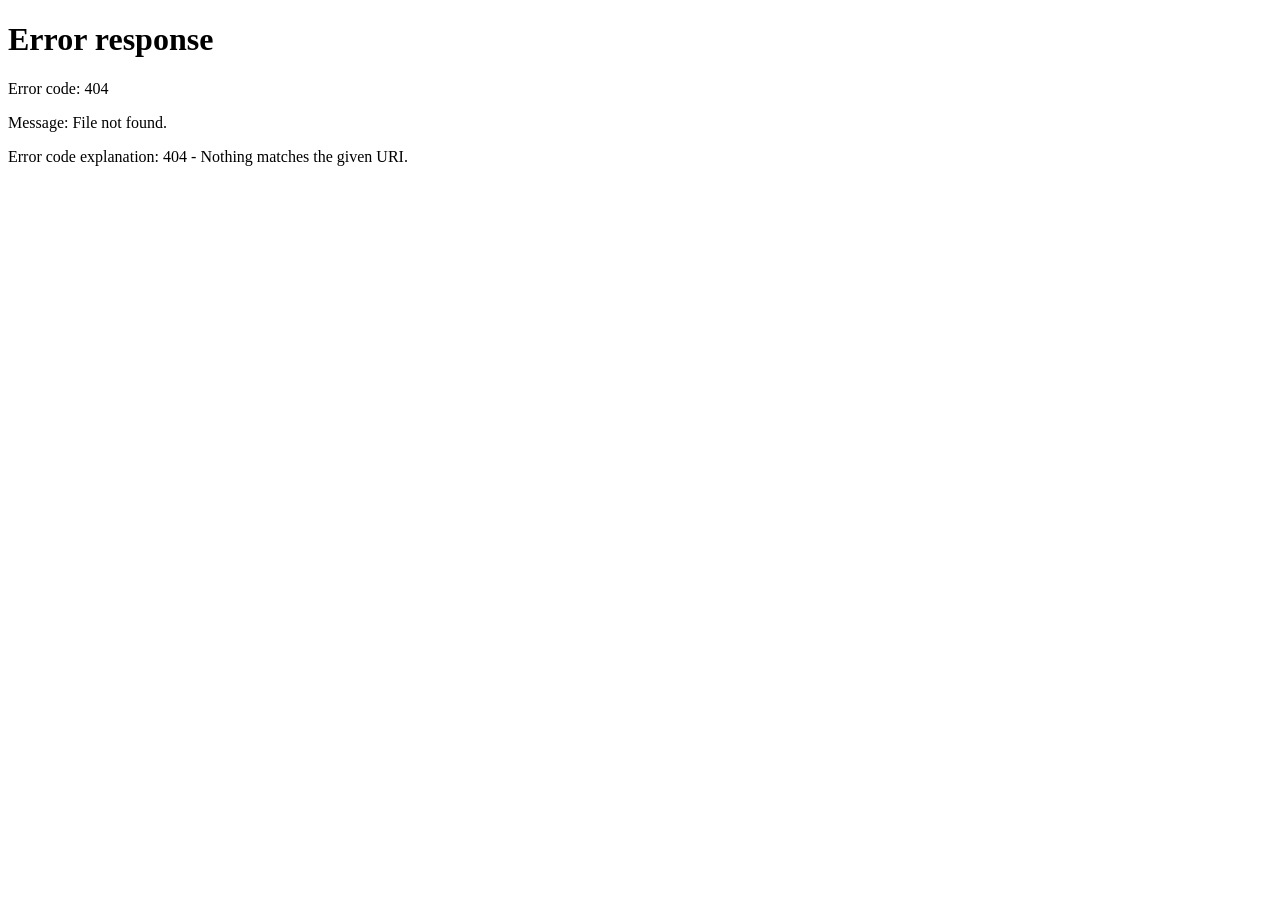
==== index.html @ 75d12470 "Rename NGH_dashboard.html to index.html" ====
<!DOCTYPE html>
<html lang="en">
<head>
    <meta charset="UTF-8">
    <meta name="viewport" content="width=device-width, initial-scale=1.0">
    <title>NGH Dashboard</title>
    <link rel="stylesheet" href="NGH_main.css">
	<link rel="stylesheet" href="footerandheader.css">

</head>
<body>

<div class="dash-header">
    <div class="header-left">
        <img src="logo.png" class="dash-logo" alt="Logo">
        <div>
            <h2>National Guard Hospital</h2>
            <p id="welcomeUser">Welcome</p>
        </div>
    </div>

<div class="header-nav">
    <button class="btn btn-light" onclick="location.href='NGH_dashboard.html'">Dashboard</button>
    
    <button class="btn btn-light" onclick="location.href='NGH_capacity.html'">Department</button>
    
    <button class="btn btn-light" onclick="location.href='future.html'">Future Forecast</button>

    <button class="btn btn-danger" onclick="location.href='logout.php'">Logout</button>
</div>
</div>

<div class="container">
    <div class="page-title">
        <p>Real-time hospital occupancy and patient admission control</p>
    </div>

    <div class="cards">
        <div class="card">
            <h3>Total Beds</h3>
            <p id="totalBeds">80</p>
        </div>
        <div class="card">
            <h3>Occupied</h3>
            <p id="occupiedBeds">0</p>
        </div>
        <div class="card">
            <h3>Available</h3>
            <p id="availableBeds">0</p>
        </div>
        <div class="card">
            <h3>Occupancy Rate</h3>
            <p id="rate">0%</p>
        </div>
    </div>

    <div class="grid-2">
        <div class="panel">
            <h3>Patient Management</h3>

            <div class="search-row">
                <div style="flex:1;">
                    <label>Patient MRN</label>
                    <input type="text" id="mrn" placeholder="Enter Patient MRN">
                </div>
            </div>

            <div id="patientInfo" class="patient-box patient-compact hidden">
                <div class="patient-grid">
                    <div><strong>Name:</strong> <span id="pName">-</span></div>
                    <div><strong>Age:</strong> <span id="pAge">-</span></div>
                    <div><strong>Diagnosis:</strong> <span id="pDiag">-</span></div>
                    <div><strong>Status:</strong> <span id="pStatus">-</span></div>
                    <div><strong>Department:</strong> <span id="pDept">-</span></div>
                </div>
            </div>

            <div class="compact-actions">
                <select id="dept" style="width:180px;">
                    <option value="ER">ER</option>
                    <option value="ICU">ICU</option>
                    <option value="D1">D1</option>
                    <option value="D2">D2</option>
                    <option value="D3">D3</option>
                </select>

                <button class="btn btn-primary small-btn" onclick="admitPatient()">Admit</button>
                <button class="btn btn-danger small-btn" onclick="dischargePatient()">Discharge</button>
            </div>

            <p id="msg" class="msg"></p>
        </div>

        <div class="panel">
            <h3>System Alert</h3>
            <div id="alertBox" class="alert-normal">
                System is operating normally.
            </div>
        </div>
    </div>
</div>

<div class="footer">
    © 2026 NGH Hospital System
</div>

<div id="fullDeptModal" class="modal-overlay hidden">
    <div class="modal">
        <h3 id="fullDeptTitle">Department Full</h3>
        <p id="fullDeptMessage">
            This department is full. Please go to the Department page to review available departments or transfer a patient.
        </p>
        <div class="btn-row">
            <button class="btn btn-light" onclick="closeFullDeptModal()">Cancel</button>
            <button class="btn btn-primary" onclick="goToDepartmentPage()">Go to Department Page</button>
        </div>
    </div>
</div>

<script>
if (localStorage.getItem("NGH_AUTH") !== "true") {
    window.location = "login.php";
}

const user = localStorage.getItem("NGH_USER") || "User";
document.getElementById("welcomeUser").innerText = "Welcome, " + user;

document.getElementById("fullDeptModal").style.display = "none";

function logout() {
    localStorage.clear();
    window.location = "login.php";
}

function showMessage(text, ok = true) {
    const msg = document.getElementById("msg");
    msg.innerText = text;
    msg.className = ok ? "msg success" : "msg error";
}

function clearPatientCard() {
    document.getElementById("patientInfo").classList.add("hidden");
    document.getElementById("pName").innerText = "-";
    document.getElementById("pAge").innerText = "-";
    document.getElementById("pDiag").innerText = "-";
    document.getElementById("pStatus").innerText = "-";
    document.getElementById("pDept").innerText = "-";
}

function openFullDeptModal(departmentName) {
    const modal = document.getElementById("fullDeptModal");
    document.getElementById("fullDeptTitle").innerText = "Department Full";
    document.getElementById("fullDeptMessage").innerText =
        departmentName + " is full. Please go to the Department page to transfer or choose another department.";
    modal.classList.remove("hidden");
    modal.style.display = "flex";
}

function closeFullDeptModal() {
    const modal = document.getElementById("fullDeptModal");
    modal.classList.add("hidden");
    modal.style.display = "none";
}

function goToDepartmentPage() {
    window.location.href = "NGH_capacity.html";
}

function loadDashboardData() {
    fetch("dashboard_data.php")
        .then(res => res.json())
        .then(data => {
            document.getElementById("totalBeds").innerText = data.totalBeds;
            document.getElementById("occupiedBeds").innerText = data.occupied;
            document.getElementById("availableBeds").innerText = data.available;
            document.getElementById("rate").innerText = data.rate + "%";

            const alertBox = document.getElementById("alertBox");

            if (data.rate >= 90) {
                alertBox.className = "alert-critical";
                alertBox.innerText = "Critical occupancy level. Immediate action is required.";
            } else if (data.rate >= 75) {
                alertBox.className = "alert-warning";
                alertBox.innerText = "High occupancy detected. Please monitor admissions closely.";
            } else {
                alertBox.className = "alert-normal";
                alertBox.innerText = "System is operating normally.";
            }
        });
}

function searchPatient() {
    const mrn = document.getElementById("mrn").value.trim();

    if (!mrn) {
        clearPatientCard();
        return;
    }

    fetch("get_patient.php?mrn=" + encodeURIComponent(mrn))
        .then(res => res.json())
        .then(data => {
            if (data.ok) {
                document.getElementById("patientInfo").classList.remove("hidden");
                document.getElementById("pName").innerText = data.name || "-";
                document.getElementById("pAge").innerText = data.age || "-";
                document.getElementById("pDiag").innerText = data.diagnosis || "-";
                document.getElementById("pStatus").innerText = data.status || "-";
                document.getElementById("pDept").innerText = data.department || "-";
            } else {
                clearPatientCard();
            }
        })
        .catch(() => {
            clearPatientCard();
        });
}

function admitPatient() {
    const mrn = document.getElementById("mrn").value.trim();
    const dept = document.getElementById("dept").value;

    if (!mrn) {
        showMessage("Please enter patient MRN first.", false);
        return;
    }

    closeFullDeptModal();

    fetch("admit_patient.php", {
        method: "POST",
        headers: { "Content-Type": "application/x-www-form-urlencoded" },
        body: "mrn=" + encodeURIComponent(mrn) + "&dept=" + encodeURIComponent(dept)
    })
    .then(res => res.json())
    .then(data => {
        showMessage(data.message, data.ok);

        if (data.ok) {
            searchPatient();
            loadDashboardData();
            return;
        }

        if (data.full === true) {
            openFullDeptModal(data.department || dept);
        }
    })
    .catch(() => showMessage("Admit failed.", false));
}

function dischargePatient() {
    const mrn = document.getElementById("mrn").value.trim();

    if (!mrn) {
        showMessage("Please enter patient MRN first.", false);
        return;
    }

    fetch("discharge_patient.php", {
        method: "POST",
        headers: { "Content-Type": "application/x-www-form-urlencoded" },
        body: "mrn=" + encodeURIComponent(mrn)
    })
    .then(res => res.json())
    .then(data => {
        showMessage(data.message, data.ok);
        if (data.ok) {
            searchPatient();
            loadDashboardData();
        }
    })
    .catch(() => showMessage("Discharge failed.", false));
}

document.getElementById("mrn").addEventListener("input", searchPatient);

loadDashboardData();
</script>

</body>
</html>
---- NGH_main.css ----
.container{
padding:26px;
}

.page-title{
margin-bottom:18px;
}

.page-title h1{
margin:0 0 6px;
color:#1f2937;
font-size:34px;
}

.page-title p{
margin:0;
color:#64748b;
font-size:16px;
}

.cards{
display:grid;
grid-template-columns:repeat(4,1fr);
gap:18px;
margin-bottom:22px;
}

.card{
background:#fff;
border-radius:18px;
padding:24px 20px;
text-align:center;
box-shadow:0 8px 18px rgba(0,0,0,0.06);
border:1px solid #e8eeeb;
}

.card h3{
margin:0 0 12px;
font-size:15px;
color:#475569;
font-weight:700;
}

.card p{
margin:0;
font-size:34px;
font-weight:800;
color:#1f2937;
}

.grid-2{
display:grid;
grid-template-columns:2fr 1fr;
gap:20px;
}

.panel{
background:#fff;
border-radius:18px;
padding:20px;
box-shadow:0 8px 18px rgba(0,0,0,0.06);
border:1px solid #e8eeeb;
}

.panel h3{
margin:0 0 16px;
font-size:18px;
color:#1f2937;
}

label{
display:block;
font-size:14px;
color:#334155;
font-weight:600;
margin-bottom:8px;
}

.input-compact,
select,
input[type="text"]{
width:100%;
padding:12px 14px;
border:1px solid #d7e0dc;
border-radius:12px;
font-size:14px;
background:#fff;
outline:none;
}

.input-compact:focus,
select:focus,
input[type="text"]:focus{
border-color:#167A4A;
box-shadow:0 0 0 3px rgba(22,122,74,0.12);
}

.search-row,
.action-row,
.btn-row{
display:flex;
gap:12px;
flex-wrap:wrap;
margin-bottom:14px;
align-items:end;
}





.patient-box{
background:#fafcfc;
border:1px solid #e3ebe7;
border-radius:16px;
padding:16px;
margin-bottom:14px;
max-width:520px;
}

.patient-grid{
display:grid;
grid-template-columns:1fr 1fr;
gap:10px 18px;
}

.patient-grid div{
font-size:14px;
}

.patient-compact{
max-width:460px;
}

.patient-compact .patient-grid div{
font-size:13px;
}

.alert-normal,
.alert-warning,
.alert-critical{
margin-top:12px;
padding:15px;
border-radius:14px;
font-weight:700;
line-height:1.6;
}

.alert-normal{
background:#ecfdf3;
color:#166534;
border-left:6px solid #16a34a;
}

.alert-warning{
background:#fff7ed;
color:#9a3412;
border-left:6px solid #f59e0b;
}

.alert-critical{
background:#fef2f2;
color:#991b1b;
border-left:6px solid #dc2626;
}

.dept-table{
width:100%;
border-collapse:collapse;
margin-top:8px;
}

.dept-table th,
.dept-table td{
padding:14px 12px;
border-bottom:1px solid #edf2f7;
text-align:center;
font-size:14px;
vertical-align:middle;
white-space:nowrap;
}

.dept-table th{
background:#f8fafc;
color:#1f2937;
font-weight:700;
}

.dept-table tbody tr:hover{
background:#f9fcfa;
}

.chip{
display:inline-block;
padding:6px 12px;
border-radius:999px;
font-size:12px;
font-weight:700;
}

.chip-low{
background:#dcfce7;
color:#166534;
}

.chip-moderate{
background:#fef3c7;
color:#92400e;
}

.chip-high{
background:#fde68a;
color:#92400e;
}

.chip-critical{
background:#fecaca;
color:#991b1b;
}

.selected-box{
padding:14px;
border:1px dashed #cbd5e1;
border-radius:14px;
background:#f8fafc;
margin:12px 0 16px;
font-size:14px;
}

.rec-list{
display:flex;
flex-direction:column;
gap:10px;
}

.rec-item{
background:#fff;
border:1px solid #e2e8f0;
border-radius:14px;
padding:14px;
}

.rec-item strong{
display:block;
margin-bottom:6px;
}

.msg{
margin-top:10px;
font-weight:700;
font-size:14px;
}

.msg.success{
color:#166534;
}

.msg.error{
color:#b91c1c;
}

.hidden{
display:none;
}



.modal-overlay{
position:fixed;
inset:0;
background:rgba(0,0,0,0.45);
display:flex;
align-items:center;
justify-content:center;
z-index:9999;
}

.modal{
width:min(460px, 92%);
background:#fff;
border-radius:18px;
padding:22px;
box-shadow:0 18px 40px rgba(0,0,0,0.20);
border:1px solid #eef2f7;
}

.modal h3{
margin:0 0 10px;
font-size:20px;
color:#991b1b;
}

.modal p{
margin:0 0 16px;
line-height:1.7;
color:#374151;
font-size:14px;
}

.modal .btn-row{
margin-bottom:0;
justify-content:flex-end;
}

.compact-actions{
display:flex;
gap:8px;
align-items:center;
flex-wrap:wrap;
}

.section-note{
margin:0 0 14px;
color:#64748b;
font-size:14px;
}

.top-toolbar{
display:flex;
align-items:center;
justify-content:space-between;
gap:14px;
flex-wrap:wrap;
margin-bottom:16px;
}

.top-toolbar .left,
.top-toolbar .right{
display:flex;
align-items:center;
gap:10px;
flex-wrap:wrap;
}

.small-btn{
padding:8px 12px;
font-size:13px;
border-radius:10px;
}

@media (max-width: 1100px){
.cards{
grid-template-columns:repeat(2,1fr);
}

.grid-2{
grid-template-columns:1fr;
}
}

@media (max-width: 640px){
.cards{
grid-template-columns:1fr;
}

.container{
padding:18px;
}

.patient-grid{
grid-template-columns:1fr;
}

.page-title h1{
font-size:28px;
}

.card p{
font-size:28px;
}
}
#fullDeptModal.hidden {
    display: none !important;
}
/* ─────────────────────────────────────────────────────────────
   Append these rules to the bottom of NGH_capacity.css
   (or NGH_main.css — whichever file your panels/cards live in)
───────────────────────────────────────────────────────────── */

/* Loading placeholder */
.rec-loading {
    color: #888;
    font-style: italic;
    font-size: 0.85rem;
    padding: 10px 0;
}

/* Individual recommendation card */
.rec-card {
    background: #fff;
    border: 1px solid #e4e4e4;
    border-radius: 10px;
    padding: 14px 14px 10px;
    margin-bottom: 10px;
    /* border-left is set inline per rank */
}

/* Top row: rank badge + dept info + score pill */
.rec-card-top {
    display: flex;
    align-items: center;
    justify-content: space-between;
    margin-bottom: 10px;
}
.rec-card-left {
    display: flex;
    align-items: center;
    gap: 10px;
}
.rec-rank-badge {
    width: 26px;
    height: 26px;
    border-radius: 50%;
    display: flex;
    align-items: center;
    justify-content: center;
    font-size: 12px;
    font-weight: 600;
    flex-shrink: 0;
    /* background + color set inline per rank */
}
.rec-dept-name {
    font-size: 14px;
    font-weight: 600;
    color: #222;
}
.rec-dept-meta {
    font-size: 11px;
    color: #777;
    margin-top: 1px;
}
.rec-score-pill {
    font-size: 12px;
    font-weight: 600;
    padding: 3px 10px;
    border-radius: 99px;
    /* background + color set inline per score range */
}

/* Score sub-bars */
.rec-bars {
    margin-bottom: 8px;
}
.rec-bar-row {
    display: flex;
    align-items: center;
    gap: 7px;
    margin-bottom: 5px;
}
.rec-bar-label {
    font-size: 11px;
    color: #777;
    width: 68px;
    flex-shrink: 0;
}
.rec-bar-track {
    flex: 1;
    height: 4px;
    background: #ececec;
    border-radius: 2px;
    overflow: hidden;
}
.rec-bar-fill {
    height: 100%;
    border-radius: 2px;
    /* width + background set inline */
}
.rec-bar-val {
    font-size: 11px;
    color: #888;
    width: 26px;
    text-align: right;
    flex-shrink: 0;
}

/* Reason tags */
.rec-tags {
    margin-bottom: 8px;
}
.rec-tag {
    display: inline-block;
    font-size: 11px;
    padding: 2px 8px;
    border-radius: 99px;
    background: #f1f3f5;
    color: #555;
    margin: 2px 3px 2px 0;
}

/* "Transfer to X" button inside card */
.rec-pick-btn {
    margin-top: 4px;
    font-size: 12px;
    padding: 5px 12px;
}
/* ── PATTERN HEADER & FOOTER OVERRIDE ── */
.dash-header {
    background-color: #0F5A37 !important;
    background-image: url('bg-pattern.jpeg') !important;
    background-size: cover !important;
    background-position: center !important;
    background-repeat: no-repeat !important;
    position: relative !important;
}

.dash-header::before {
    content: '';
    position: absolute;
    inset: 0;
    background: rgba(10, 50, 28, 0.38);
    pointer-events: none;
}

.dash-header > * {
    position: relative;
    z-index: 1;
}

.footer {
    background-color: #0F5A37 !important;
    background-image: url('bg-pattern.jpeg') !important;
    background-size: cover !important;
    background-position: center !important;
    background-repeat: no-repeat !important;
    position: relative !important;
}

.footer::before {
    content: '';
    position: absolute;
    inset: 0;
    background: rgba(10, 50, 28, 0.38);
    pointer-events: none;
}

/* ── PATTERN HEADER & FOOTER OVERRIDE ── */
.dash-header {
    background-color: #0F5A37 !important;
    background-image: url('bg-pattern.jpeg') !important;
    background-size: cover !important;
    background-position: center !important;
    background-repeat: no-repeat !important;
    position: relative !important;
}

.dash-header::before {
    content: '';
    position: absolute;
    inset: 0;
    background: rgba(10, 50, 28, 0.38);
    pointer-events: none;
}

.dash-header > * {
    position: relative;
    z-index: 1;
}

.footer {
    background-color: #0F5A37 !important;
    background-image: url('bg-pattern.jpeg') !important;
    background-size: cover !important;
    background-position: center !important;
    background-repeat: no-repeat !important;
    position: relative !important;
}

.footer::before {
    content: '';
    position: absolute;
    inset: 0;
    background: rgba(10, 50, 28, 0.38);
    pointer-events: none;
}
---- footerandheader.css ----
* {
    box-sizing: border-box;
}

body {
    margin: 0;
    font-family: 'Segoe UI', sans-serif;
    background: #eef3f1;
    color: #1f2937;
}

/* Full height layout */
html, body {
    height: 100%;
    margin: 0;
}

body {
    display: flex;
    flex-direction: column;
}

.container {
    flex: 1 0 auto;
    padding: 26px;
}

/* ── HEADER ── */
.dash-header {
    background-color: #0F5A37;
    background-image: url('bg-pattern.jpeg');
    background-size: cover;
    background-position: center;
    background-repeat: no-repeat;
    color: #fff;
    padding: 14px 24px;
    display: flex;
    justify-content: space-between;
    align-items: center;
    gap: 18px;
    flex-wrap: wrap;
    box-shadow: 0 2px 10px rgba(0, 0, 0, 0.18);
    position: relative;
}

/* Subtle dark overlay so text stays readable over the pattern */
.dash-header::before {
    content: '';
    position: absolute;
    inset: 0;
    background: rgba(10, 50, 28, 0.38);
    pointer-events: none;
}

/* Make sure content sits above the overlay */
.dash-header > * {
    position: relative;
    z-index: 1;
}

.header-left {
    display: flex;
    align-items: center;
    gap: 14px;
}

.header-left h2 {
    margin: 0;
    font-size: 24px;
    font-weight: 700;
}

.header-left p {
    margin: 4px 0 0;
    font-size: 14px;
    opacity: 0.92;
}

.dash-logo {
    width: 52px;
    height: 52px;
    object-fit: contain;
    background: #fff;
    border-radius: 12px;
    padding: 6px;
}

.header-nav {
    display: flex;
    align-items: center;
    gap: 10px;
    flex-wrap: wrap;
}

/* ── FOOTER ── */
.footer {
    flex-shrink: 0;
    width: 100%;
    background-color: #0F5A37;
    background-image: url('bg-pattern.jpeg');
    background-size: cover;
    background-position: center bottom;
    background-repeat: no-repeat;
    color: #fff;
    text-align: center;
    padding: 16px;
    font-size: 14px;
    position: relative;
}

/* Same overlay for footer */
.footer::before {
    content: '';
    position: absolute;
    inset: 0;
    background: rgba(10, 50, 28, 0.38);
    pointer-events: none;
}

.footer > * {
    position: relative;
    z-index: 1;
}

/* Make plain text inside footer sit above overlay */
.footer span,
.footer p,
.footer a {
    position: relative;
    z-index: 1;
}

/* ── BUTTONS ── */
.btn {
    border: none;
    border-radius: 12px;
    padding: 11px 16px;
    font-size: 14px;
    font-weight: 700;
    cursor: pointer;
    transition: 0.2s;
}

.btn-primary {
    background: #167A4A;
    color: #fff;
}

.btn-danger {
    background: #d92d20;
    color: #fff;
}

.btn-light.active {
    background: #dcfce7;
    color: #14532d;
    border: 1px solid #bbf7d0;
}

.btn-secondary {
    background: #0f766e;
    color: #fff;
}

.btn:hover {
    transform: translateY(-1px);
}

.btn-light {
    background: #ffffff;
    color: #14532d;
    border: 1px solid #d8e5de;
}
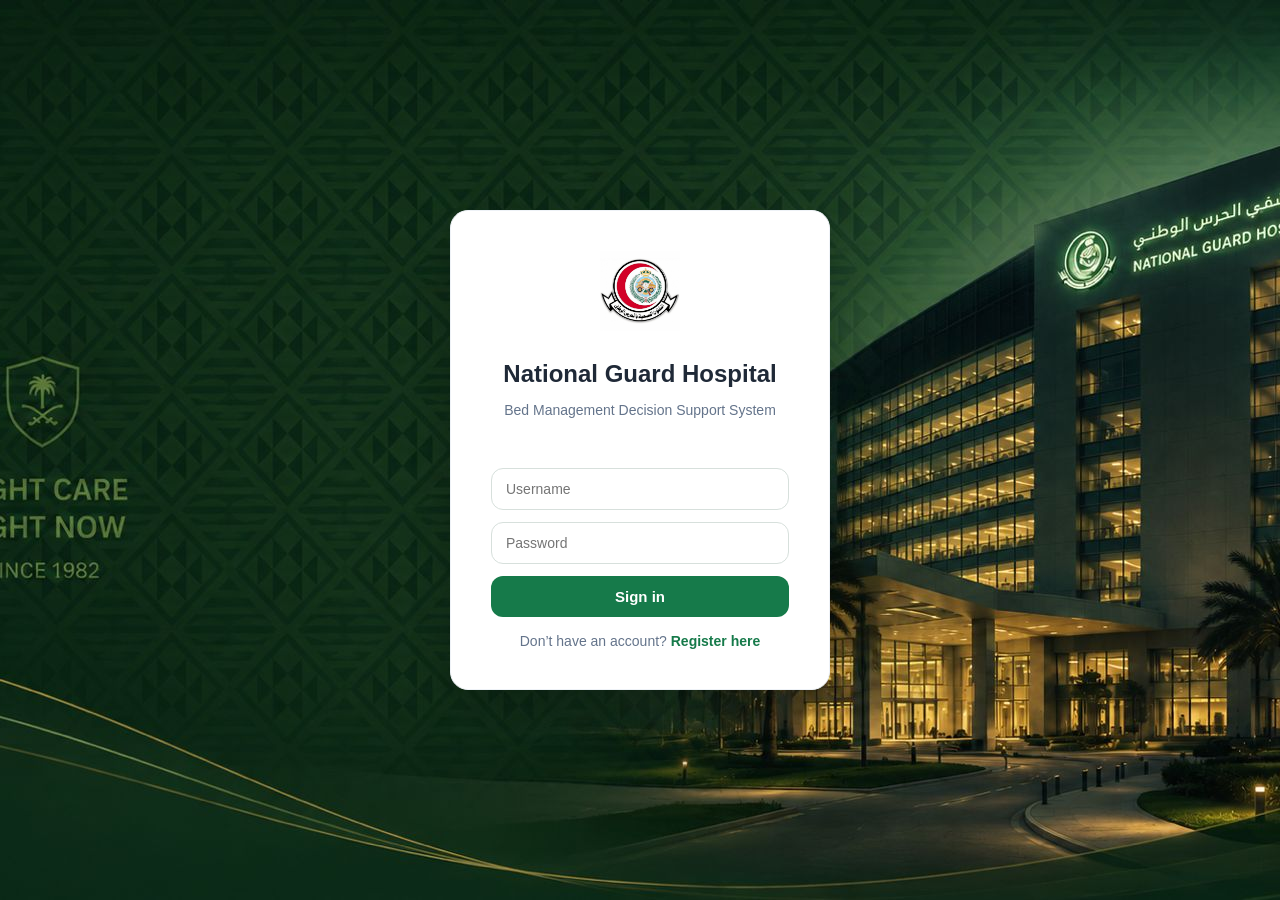
==== commit 0b731f09: "Update and rename index.php to index.html" ====
--- a/index.html
+++ b/index.html
@@ -3,280 +3,162 @@
 <head>
     <meta charset="UTF-8">
     <meta name="viewport" content="width=device-width, initial-scale=1.0">
-    <title>NGH Dashboard</title>
-    <link rel="stylesheet" href="NGH_main.css">
-	<link rel="stylesheet" href="footerandheader.css">
+    <title>NGH Login</title>
 
+    <style>
+        * {
+            box-sizing: border-box;
+        }
+
+        body {
+            margin: 0;
+            font-family: 'Segoe UI', sans-serif;
+            background: url('./SANG Hospitals.jpeg') no-repeat center center/cover;
+            height: 100vh;
+            display: flex;
+            justify-content: center;
+            align-items: center;
+        }
+
+        .login-box {
+            background: #fff;
+            padding: 40px;
+            border-radius: 18px;
+            width: 380px;
+            text-align: center;
+            box-shadow: 0 18px 40px rgba(0,0,0,0.20);
+            border: 1px solid #eef2f7;
+        }
+
+        .login-logo {
+            width: 80px;
+            margin-bottom: 15px;
+        }
+
+        h1 {
+            margin: 10px 0;
+            font-size: 24px;
+            color: #1f2937;
+        }
+
+        p.subtitle {
+            color: #64748b;
+            margin-bottom: 20px;
+            font-size: 14px;
+        }
+
+        input {
+            width: 100%;
+            padding: 12px 14px;
+            margin: 12px 0;
+            border: 1px solid #d7e0dc;
+            border-radius: 12px;
+            font-size: 14px;
+            background: #fff;
+            outline: none;
+            display: block;
+        }
+
+        input:focus {
+            border-color: #167A4A;
+            box-shadow: 0 0 0 3px rgba(22,122,74,0.12);
+        }
+
+        button {
+            width: 100%;
+            padding: 12px;
+            background: #167A4A;
+            color: #fff;
+            border: none;
+            border-radius: 12px;
+            cursor: pointer;
+            font-weight: 700;
+            font-size: 15px;
+            transition: 0.2s;
+            display: block;
+            margin-top: 10px;
+        }
+
+        button:hover {
+            opacity: 0.9;
+            transform: translateY(-1px);
+        }
+
+        .register-link {
+            margin-top: 16px;
+            font-size: 14px;
+            color: #64748b;
+        }
+
+        .register-link a {
+            color: #167A4A;
+            text-decoration: none;
+            font-weight: 700;
+        }
+
+        .error-msg {
+            color: #d92d20;
+            margin-bottom: 10px;
+            font-size: 13px;
+            font-weight: 600;
+            min-height: 18px;
+        }
+    </style>
 </head>
+
 <body>
 
-<div class="dash-header">
-    <div class="header-left">
-        <img src="logo.png" class="dash-logo" alt="Logo">
-        <div>
-            <h2>National Guard Hospital</h2>
-            <p id="welcomeUser">Welcome</p>
-        </div>
-    </div>
+<div class="login-box">
+    <img src="./logo.png" class="login-logo" alt="Logo">
 
-<div class="header-nav">
-    <button class="btn btn-light" onclick="location.href='NGH_dashboard.html'">Dashboard</button>
-    
-    <button class="btn btn-light" onclick="location.href='NGH_capacity.html'">Department</button>
-    
-    <button class="btn btn-light" onclick="location.href='future.html'">Future Forecast</button>
+    <h1>National Guard Hospital</h1>
+    <p class="subtitle">Bed Management Decision Support System</p>
 
-    <button class="btn btn-danger" onclick="location.href='logout.php'">Logout</button>
-</div>
-</div>
+    <div id="loginError" class="error-msg"></div>
 
-<div class="container">
-    <div class="page-title">
-        <p>Real-time hospital occupancy and patient admission control</p>
-    </div>
+    <input type="text" id="username" placeholder="Username" required>
+    <input type="password" id="password" placeholder="Password" required>
 
-    <div class="cards">
-        <div class="card">
-            <h3>Total Beds</h3>
-            <p id="totalBeds">80</p>
-        </div>
-        <div class="card">
-            <h3>Occupied</h3>
-            <p id="occupiedBeds">0</p>
-        </div>
-        <div class="card">
-            <h3>Available</h3>
-            <p id="availableBeds">0</p>
-        </div>
-        <div class="card">
-            <h3>Occupancy Rate</h3>
-            <p id="rate">0%</p>
-        </div>
-    </div>
+    <button type="button" onclick="doLogin()">Sign in</button>
 
-    <div class="grid-2">
-        <div class="panel">
-            <h3>Patient Management</h3>
-
-            <div class="search-row">
-                <div style="flex:1;">
-                    <label>Patient MRN</label>
-                    <input type="text" id="mrn" placeholder="Enter Patient MRN">
-                </div>
-            </div>
-
-            <div id="patientInfo" class="patient-box patient-compact hidden">
-                <div class="patient-grid">
-                    <div><strong>Name:</strong> <span id="pName">-</span></div>
-                    <div><strong>Age:</strong> <span id="pAge">-</span></div>
-                    <div><strong>Diagnosis:</strong> <span id="pDiag">-</span></div>
-                    <div><strong>Status:</strong> <span id="pStatus">-</span></div>
-                    <div><strong>Department:</strong> <span id="pDept">-</span></div>
-                </div>
-            </div>
-
-            <div class="compact-actions">
-                <select id="dept" style="width:180px;">
-                    <option value="ER">ER</option>
-                    <option value="ICU">ICU</option>
-                    <option value="D1">D1</option>
-                    <option value="D2">D2</option>
-                    <option value="D3">D3</option>
-                </select>
-
-                <button class="btn btn-primary small-btn" onclick="admitPatient()">Admit</button>
-                <button class="btn btn-danger small-btn" onclick="dischargePatient()">Discharge</button>
-            </div>
-
-            <p id="msg" class="msg"></p>
-        </div>
-
-        <div class="panel">
-            <h3>System Alert</h3>
-            <div id="alertBox" class="alert-normal">
-                System is operating normally.
-            </div>
-        </div>
-    </div>
-</div>
-
-<div class="footer">
-    © 2026 NGH Hospital System
-</div>
-
-<div id="fullDeptModal" class="modal-overlay hidden">
-    <div class="modal">
-        <h3 id="fullDeptTitle">Department Full</h3>
-        <p id="fullDeptMessage">
-            This department is full. Please go to the Department page to review available departments or transfer a patient.
-        </p>
-        <div class="btn-row">
-            <button class="btn btn-light" onclick="closeFullDeptModal()">Cancel</button>
-            <button class="btn btn-primary" onclick="goToDepartmentPage()">Go to Department Page</button>
-        </div>
+    <div class="register-link">
+        Don’t have an account? 
+        <a href="#" onclick="alert('Registration coming soon'); return false;">
+            Register here
+        </a>
     </div>
 </div>
 
 <script>
-if (localStorage.getItem("NGH_AUTH") !== "true") {
-    window.location = "login.php";
-}
+    // Pure JavaScript Login (Replaces PHP)
+    function doLogin() {
+        const u = document.getElementById("username").value.trim();
+        const p = document.getElementById("password").value.trim();
+        const errorDiv = document.getElementById("loginError");
 
-const user = localStorage.getItem("NGH_USER") || "User";
-document.getElementById("welcomeUser").innerText = "Welcome, " + user;
+        // Clear previous error
+        errorDiv.textContent = "";
 
-document.getElementById("fullDeptModal").style.display = "none";
-
-function logout() {
-    localStorage.clear();
-    window.location = "login.php";
-}
-
-function showMessage(text, ok = true) {
-    const msg = document.getElementById("msg");
-    msg.innerText = text;
-    msg.className = ok ? "msg success" : "msg error";
-}
-
-function clearPatientCard() {
-    document.getElementById("patientInfo").classList.add("hidden");
-    document.getElementById("pName").innerText = "-";
-    document.getElementById("pAge").innerText = "-";
-    document.getElementById("pDiag").innerText = "-";
-    document.getElementById("pStatus").innerText = "-";
-    document.getElementById("pDept").innerText = "-";
-}
-
-function openFullDeptModal(departmentName) {
-    const modal = document.getElementById("fullDeptModal");
-    document.getElementById("fullDeptTitle").innerText = "Department Full";
-    document.getElementById("fullDeptMessage").innerText =
-        departmentName + " is full. Please go to the Department page to transfer or choose another department.";
-    modal.classList.remove("hidden");
-    modal.style.display = "flex";
-}
-
-function closeFullDeptModal() {
-    const modal = document.getElementById("fullDeptModal");
-    modal.classList.add("hidden");
-    modal.style.display = "none";
-}
-
-function goToDepartmentPage() {
-    window.location.href = "NGH_capacity.html";
-}
-
-function loadDashboardData() {
-    fetch("dashboard_data.php")
-        .then(res => res.json())
-        .then(data => {
-            document.getElementById("totalBeds").innerText = data.totalBeds;
-            document.getElementById("occupiedBeds").innerText = data.occupied;
-            document.getElementById("availableBeds").innerText = data.available;
-            document.getElementById("rate").innerText = data.rate + "%";
-
-            const alertBox = document.getElementById("alertBox");
-
-            if (data.rate >= 90) {
-                alertBox.className = "alert-critical";
-                alertBox.innerText = "Critical occupancy level. Immediate action is required.";
-            } else if (data.rate >= 75) {
-                alertBox.className = "alert-warning";
-                alertBox.innerText = "High occupancy detected. Please monitor admissions closely.";
-            } else {
-                alertBox.className = "alert-normal";
-                alertBox.innerText = "System is operating normally.";
-            }
-        });
-}
-
-function searchPatient() {
-    const mrn = document.getElementById("mrn").value.trim();
-
-    if (!mrn) {
-        clearPatientCard();
-        return;
+        // Check credentials (admin/1234)
+        if (u === "admin" && p === "1234") {
+            // Set session markers in browser
+            localStorage.setItem("NGH_AUTH", "true");
+            localStorage.setItem("NGH_USER", "Admin");
+            
+            // Redirect to dashboard
+            window.location.href = "NGH_dashboard.html";
+        } else {
+            // Show error message
+            errorDiv.textContent = "Invalid credentials. Please try again.";
+        }
     }
 
-    fetch("get_patient.php?mrn=" + encodeURIComponent(mrn))
-        .then(res => res.json())
-        .then(data => {
-            if (data.ok) {
-                document.getElementById("patientInfo").classList.remove("hidden");
-                document.getElementById("pName").innerText = data.name || "-";
-                document.getElementById("pAge").innerText = data.age || "-";
-                document.getElementById("pDiag").innerText = data.diagnosis || "-";
-                document.getElementById("pStatus").innerText = data.status || "-";
-                document.getElementById("pDept").innerText = data.department || "-";
-            } else {
-                clearPatientCard();
-            }
-        })
-        .catch(() => {
-            clearPatientCard();
-        });
-}
-
-function admitPatient() {
-    const mrn = document.getElementById("mrn").value.trim();
-    const dept = document.getElementById("dept").value;
-
-    if (!mrn) {
-        showMessage("Please enter patient MRN first.", false);
-        return;
-    }
-
-    closeFullDeptModal();
-
-    fetch("admit_patient.php", {
-        method: "POST",
-        headers: { "Content-Type": "application/x-www-form-urlencoded" },
-        body: "mrn=" + encodeURIComponent(mrn) + "&dept=" + encodeURIComponent(dept)
-    })
-    .then(res => res.json())
-    .then(data => {
-        showMessage(data.message, data.ok);
-
-        if (data.ok) {
-            searchPatient();
-            loadDashboardData();
-            return;
+    // Allow pressing "Enter" key to login
+    document.addEventListener('keypress', function (e) {
+        if (e.key === 'Enter') {
+            doLogin();
         }
-
-        if (data.full === true) {
-            openFullDeptModal(data.department || dept);
-        }
-    })
-    .catch(() => showMessage("Admit failed.", false));
-}
-
-function dischargePatient() {
-    const mrn = document.getElementById("mrn").value.trim();
-
-    if (!mrn) {
-        showMessage("Please enter patient MRN first.", false);
-        return;
-    }
-
-    fetch("discharge_patient.php", {
-        method: "POST",
-        headers: { "Content-Type": "application/x-www-form-urlencoded" },
-        body: "mrn=" + encodeURIComponent(mrn)
-    })
-    .then(res => res.json())
-    .then(data => {
-        showMessage(data.message, data.ok);
-        if (data.ok) {
-            searchPatient();
-            loadDashboardData();
-        }
-    })
-    .catch(() => showMessage("Discharge failed.", false));
-}
-
-document.getElementById("mrn").addEventListener("input", searchPatient);
-
-loadDashboardData();
+    });
 </script>
 
 </body>
